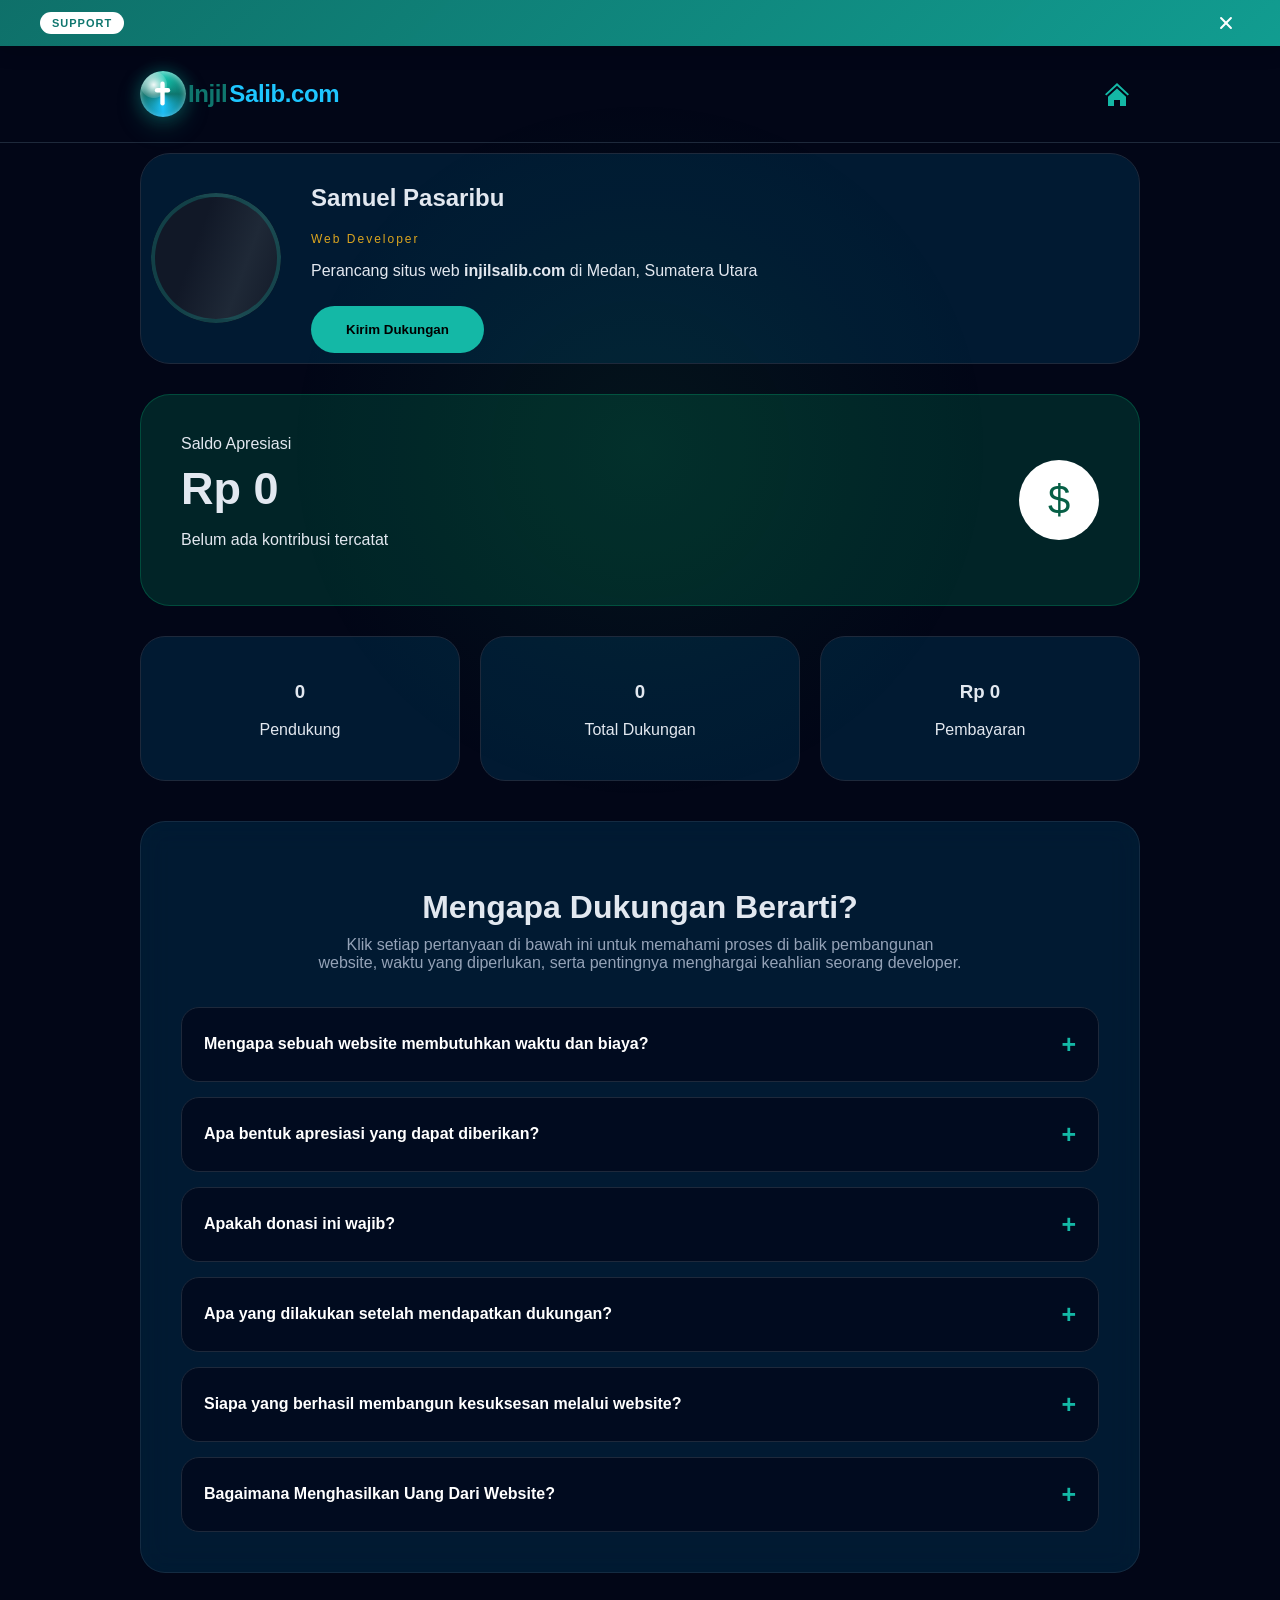
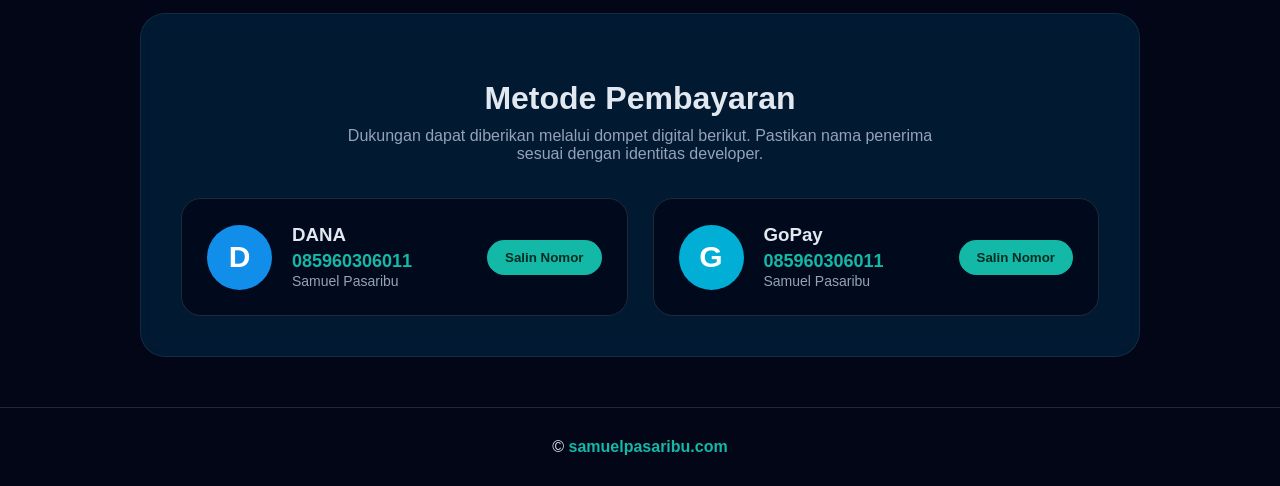
==== donasi/index.html @ 1510f01c "Create index.html" ====
<!DOCTYPE html>
<html lang="id">

<head>
    <title>Apresiasi Developer | Samuel Pasaribu</title>
    <meta charset="UTF-8" />
    <meta http-equiv="X-UA-Compatible" content="IE=edge" />
    <meta name="viewport" content="width=device-width, initial-scale=1.0" />
    <meta name="google" content="notranslate" />
    <meta name="author" content="Samuel Pasaribu" />
    <meta name="description" content="Halaman apresiasi developer Samuel Pasaribu untuk mendukung karya digital, pengembangan website profesional, pemrograman, desain sistem, dan berbagai solusi teknologi yang dibangun dengan dedikasi." />
    <meta name="keywords" content="Samuel Pasaribu, developer Indonesia, web developer Medan, jasa pembuatan website, programmer website, pengembangan website profesional, coding website, desain web, developer freelance, dukungan developer, apresiasi karya digital, teknologi digital" />
    <meta name="googlebot" content="index, follow" />
    <meta name="Googlebot-Image" content="follow, all" />
    <meta property="og:title" content="Apresiasi Developer | Samuel Pasaribu" />
    <meta property="og:url" content="https://www.injilsalib.com/donasi" />
    <meta property="og:description" content="Dukung karya digital Samuel Pasaribu sebagai web developer melalui apresiasi terhadap proses desain, pemrograman, pengembangan fitur, dan pemeliharaan website profesional." />
    <meta property="og:type" content="website" />
    <meta property="og:site_name" content="InjilSalib" />
    <meta property="og:image" content="https://samuel.haxorai.com/img/samuelpasaribu.webp" />
    <link rel="stylesheet" type="text/css" href="css/style.css" />
    <!-- CYBER MAP BACKGROUND -->
    <link rel="stylesheet" href="css/animations.css">
    <link rel="icon" type="image/x-icon" href="https://www.injilsalib.com/favicon.ico" />
    <link rel="icon" type="image/png" href="https://www.injilsalib.com/icon.png" />
    <link rel="shortcut icon" type="image/x-icon" href="https://www.injilsalib.com/icon.png" />
    <link rel="apple-touch-icon" href="https://www.injilsalib.com/apple-touch-icon.png" />
    <link rel="canonical" href="https://www.injilsalib.com/donasi" />
    <script src="https://cdnjs.cloudflare.com/ajax/libs/crypto-js/4.2.0/crypto-js.min.js" defer></script>
</head>

<body>
    <!-- SUPPORT ANNOUNCEMENT BAR -->

    <div class="support-banner" id="supportBanner">

        <div class="support-content">

            <div class="support-label">
                SUPPORT
            </div>

            <div class="support-marquee">

                <div class="marquee-track">
                    Dukung pengembangan web & app <strong>injilsalib.com</strong>.
                    Setiap apresiasi membantu proses coding,
                    maintenance sistem, keamanan website,
                    dan pengembangan fitur baru.
                </div>

            </div>


            <button class="banner-close" id="closeBanner" aria-label="Tutup informasi">
            </button>


        </div>

    </div>


    <!-- BUTTON OPEN WHEN CLOSED -->

    <button class="banner-open" id="openBanner" aria-label="Buka informasi">
    </button>

    <!-- CYBER MAP BACKGROUND -->
    <canvas id="cyberMap"></canvas>

    <header class="topbar">

        <div class="container header-wrapper">

            <div class="logo" onclick="window.location.href='../'">
                Injil<span>Salib.com</span>
            </div>

            <a class="home-link" href="../" aria-label="Beranda"></a>

        </div>

    </header>

    <main class="container">

        <section class="profile-card">

            <div class="profile-image">

                <div class="image-skeleton"></div>

                <img src="https://samuel.haxorai.com/img/samuelpasaribu.webp" alt="Samuel Pasaribu" loading="eager" decoding="async">

            </div>

            <div>

                <h1>Samuel Pasaribu</h1>

                <p class="role">Web Developer</p>

                <p>Perancang situs web <strong>injilsalib.com</strong> di Medan, Sumatera Utara</p>

                <button id="openDonation">

                    Kirim Dukungan

                </button>

            </div>

        </section>

        <section class="wallet">

            <div>

                <span>Saldo Apresiasi</span>

                <h2>Rp 0</h2>

                <p>Belum ada kontribusi tercatat</p>

            </div>

            <div class="wallet-icon">$</div>

        </section>

        <section class="dashboard">

            <div class="stat">

                <h3>0</h3>

                <p>Pendukung</p>

            </div>

            <div class="stat">

                <h3>0</h3>

                <p>Total Dukungan</p>

            </div>

            <div class="stat">

                <h3>Rp 0</h3>

                <p>Pembayaran</p>

            </div>

        </section>

        <section class="faq-section">

            <h2>Mengapa Dukungan Berarti?</h2>

            <p class="faq-desc">Klik setiap pertanyaan di bawah ini untuk memahami proses di balik pembangunan website, waktu yang diperlukan, serta pentingnya menghargai keahlian seorang developer.</p>

            <div class="faq-container">

                <div class="faq-item">

                    <button class="faq-question">

                        Mengapa sebuah website membutuhkan waktu dan biaya?

                        <span>+</span>

                    </button>

                    <div class="faq-answer">

                        <p>Domain hanyalah alamat, bukan sebuah website. Seperti tanah kosong tanpa arsitek, nilainya muncul ketika seorang developer membangun dengan kode, logika, dan kreativitas. Bagi pemilik domain, menghargai waktu dan keahlian pengkode adalah bagian penting dari terciptanya sebuah karya digital. Dukungan ini bukan kewajiban bagi pengunjung, tetapi bentuk apresiasi bagi pembuatnya.</p>

                    </div>

                </div>

                <div class="faq-item">

                    <button class="faq-question">

                        Apa bentuk apresiasi yang dapat diberikan?

                        <span>+</span>

                    </button>


                    <div class="faq-answer">

                        <p>Apresiasi bukan sekadar angka yang diberikan, tetapi bentuk penghargaan terhadap waktu, pemikiran, dan keahlian yang telah dituangkan dalam setiap baris kode. Melalui dukungan DANA atau GoPay, Anda ikut menghargai proses panjang di balik sebuah karya digital yang dibangun dengan dedikasi dan tanggung jawab.</p>

                    </div>

                </div>

                <div class="faq-item">

                    <button class="faq-question">

                        Apakah donasi ini wajib?

                        <span>+</span>

                    </button>


                    <div class="faq-answer">

                        <p>Bagi pengunjung, dukungan ini bersifat sukarela. Namun bagi pemilik proyek, menghargai pekerjaan developer adalah bentuk tanggung jawab atas waktu, keahlian, dan kode yang telah mengubah sebuah ide menjadi website yang nyata.</p>

                    </div>

                </div>

                <div class="faq-item">

                    <button class="faq-question">

                        Apa yang dilakukan setelah mendapatkan dukungan?

                        <span>+</span>

                    </button>


                    <div class="faq-answer">

                        <p>Dukungan akan membantu proses pengembangan lanjutan seperti
                            perbaikan sistem, peningkatan keamanan, optimasi tampilan,
                            dan pengembangan fitur baru.</p>

                    </div>

                </div>

                <div class="faq-item">

                    <button class="faq-question">

                        Siapa yang berhasil membangun kesuksesan melalui website?

                        <span>+</span>

                    </button>


                    <div class="faq-answer">

                        <p>
                            Banyak inovasi besar lahir dari sebuah ide yang diwujudkan melalui teknologi, seperti Mark Zuckerberg dengan Facebook dan Elon Musk melalui berbagai perusahaan digitalnya. Website bukan sekadar tampilan, tetapi aset yang dapat membangun bisnis, memperluas peluang, dan mengubah visi menjadi kenyataan. Seorang developer hadir untuk mengubah ide menjadi solusi digital yang bernilai.
                        </p>

                    </div>

                </div>

                <div class="faq-item">

                    <button class="faq-question">

                        Bagaimana Menghasilkan Uang Dari Website?

                        <span>+</span>

                    </button>

                    <div class="faq-answer">

                        <p>Website dapat menjadi aset digital yang menghasilkan, namun membutuhkan
                            strategi, pembelajaran, dan usaha dari pemiliknya. Developer bertugas
                            membangun sistem serta teknologi, sedangkan penghasilan, pemasaran, dan
                            pengelolaan bisnis merupakan tanggung jawab pemilik website.</p>

                    </div>

                </div>

            </div>

        </section>

        <section class="payment-section">

            <h2>Metode Pembayaran</h2>

            <p class="payment-desc">Dukungan dapat diberikan melalui dompet digital berikut.
                Pastikan nama penerima sesuai dengan identitas developer.</p>

            <div class="payment-grid">

                <div class="payment-card">

                    <div class="payment-icon dana">D</div>

                    <div>

                        <h3>DANA</h3>

                        <p class="number">085960306011</p>

                        <span>Samuel Pasaribu</span>

                    </div>

                    <button onclick="copyPayment('085960306011')">Salin Nomor</button>

                </div>

                <div class="payment-card">

                    <div class="payment-icon gopay">G</div>

                    <div>

                        <h3>GoPay</h3>

                        <p class="number">085960306011</p>

                        <span>Samuel Pasaribu</span>

                    </div>

                    <button onclick="copyPayment('085960306011')">Salin Nomor</button>

                </div>

            </div>

        </section>

    </main>

    <div class="modal" id="donationModal">

        <div class="modal-box">

            <button class="close" id="closeModal" aria-label="Tutup Modal"></button>

            <h2>Form Dukungan</h2>

            <form id="donationForm">

                <input id="name" placeholder="Nama Anda" required>

                <select id="purpose" required>

                    <option value="">
                        Pilih Tujuan Dukungan
                    </option>

                    <option>
                        Apresiasi Website
                    </option>

                    <option>
                        Pengembangan Fitur
                    </option>

                    <option>
                        Maintenance Sistem
                    </option>

                    <option>
                        Dukungan Developer
                    </option>

                </select>

                <div class="amount-box">

                    <span>Rp</span>

                    <input id="amount" placeholder="0" inputmode="numeric" autocomplete="off" required>

                </div>

                <select id="payment">

                    <option>DANA</option>

                    <option>GoPay</option>

                </select>

                <textarea id="message" placeholder="Pesan untuk Samuel"></textarea>

                <button type="submit">Konfirmasi Pembayaran</button>

            </form>

        </div>

    </div>

    <footer>
        &copy; <span id="currentYear"></span>
        <a href="https://www.samuelpasaribu.com" target="_blank" rel="noopener noreferrer">
            samuelpasaribu.com
        </a>
    </footer>

    <script src="js/script.js" defer></script>

</body>

</html>
---- donasi/css/style.css ----
.topbar a,footer a{text-decoration:none}.faq-desc,.stat,footer{text-align:center}.banner-open,.close{right:20px;cursor:pointer}.banner-close,.banner-open,.close,.faq-question,.home-link,.logo,.payment-card button,form button{cursor:pointer}*{box-sizing:border-box}body{margin:0;font-family:Inter,Arial,sans-serif;background:#020617;color:#e2e8f0}.container{width:min(1000px,90%);margin:auto}.home-link,.logo::before{width:46px;height:46px;border-radius:50%;background-repeat:no-repeat;background-position:center}.topbar{padding:25px 0;border-bottom:1px solid #1e293b}.topbar .container{display:flex;justify-content:space-between;align-items:center}.logo{display:flex;align-items:center;gap:2px;font-size:24px;font-weight:800;letter-spacing:-.4px;color:#0f766e}.logo span{color:#1ec6ff}.logo::before{content:"";flex:none;background-image:url("data:image/svg+xml,%3Csvg xmlns='http://www.w3.org/2000/svg' viewBox='0 0 64 64'%3E%3Cg fill='white'%3E%3Crect x='28' y='10' width='8' height='44' rx='4'/%3E%3Crect x='18' y='22' width='28' height='8' rx='4'/%3E%3C/g%3E%3C/svg%3E"),radial-gradient(circle at 30% 30%,rgba(255,255,255,.95),rgba(255,255,255,.18) 28%,transparent 30%),conic-gradient(from 0deg,#13c6ae,#0f766e,#1ec6ff,#0f766e,#13c6ae);background-size:77%,100%,100%;box-shadow:0 10px 25px rgba(15,118,110,.3),0 0 18px rgba(20,184,166,.35),inset 0 2px 6px rgba(255,255,255,.55),inset 0 -5px 12px rgba(0,0,0,.08);animation:7s linear infinite crystalGlow,3.5s ease-in-out infinite shineMove;overflow:hidden}.header-wrapper,.home-link{align-items:center;display:flex}@keyframes crystalGlow{0%{background-position:center,20% 18%,0deg;filter:hue-rotate(0deg)}50%{background-position:center,35% 25%,180deg;filter:hue-rotate(10deg)}100%{background-position:center,20% 18%,360deg;filter:hue-rotate(0deg)}}@keyframes shineMove{0%,100%{box-shadow:0 10px 25px rgba(15,118,110,.28),0 0 10px rgba(20,184,166,.18),inset 0 2px 6px rgba(255,255,255,.55),inset 0 -5px 12px rgba(0,0,0,.08)}50%{box-shadow:0 10px 28px rgba(15,118,110,.38),0 0 24px rgba(20,184,166,.45),inset 0 2px 8px rgba(255,255,255,.75),inset 0 -5px 12px rgba(0,0,0,.1)}}.logo:hover::before{transform:none;filter:brightness(1.08)}.header-wrapper{justify-content:space-between;gap:20px}.home-link{justify-content:center;background-image:url("data:image/svg+xml,%3Csvg xmlns='http://www.w3.org/2000/svg' viewBox='0 0 24 24'%3E%3Cpath fill='rgb(20 184 166)' d='M12 6.453l9 8.375v9.172h-6v-6h-6v6h-6v-9.172l9-8.375zm12 5.695l-12-11.148-12 11.133 1.361 1.465 10.639-9.868 10.639 9.883 1.361-1.465z'/%3E%3C/svg%3E");background-size:24px;opacity:1}.home-link:hover{border:1px solid rgba(255,255,255,.15);opacity:.65}.topbar a{color:#fff}.profile-card{margin-top:10px;display:flex;gap:30px;align-items:center;background:rgba(3,169,244,.12);padding:10px;border-radius:30px;border:1px solid #1e293b}.profile-image,.profile-image img{position:relative;border-radius:50%}.profile-image{width:130px;height:130px;flex:none;overflow:hidden;background:#111827}.profile-image img{z-index:1;width:100%;height:100%;object-fit:cover;border:4px solid #0f766e;opacity:0;transform:scale(.96);transition:opacity .45s,transform .45s}.profile-image img.loaded{opacity:1;transform:scale(1)}.image-skeleton{position:absolute;inset:0;border-radius:50%;background:linear-gradient(110deg,#111827 20%,#1f2937 40%,#111827 60%);background-size:200% 100%;animation:1.6s infinite profileSkeleton;border:4px solid rgba(20,184,166,.25);z-index:2}.image-skeleton.hide{opacity:0;transform:scale(1.1);visibility:hidden;transition:opacity .5s,transform .5s,visibility .5s}@keyframes profileSkeleton{0%{background-position:200% 0}100%{background-position:-200% 0}}.role{color:#daa520;letter-spacing:2px;font-size:12px}.wallet{margin-top:30px;padding:40px;border-radius:30px;border:1px solid rgba(0,255,157,.18);background:rgba(0,255,157,.12);display:flex;justify-content:space-between;align-items:center}.wallet h2{font-size:45px;margin:10px 0}.wallet-icon{width:80px;height:80px;border-radius:50%;background:#fff;color:#065f46;display:grid;place-items:center;font-size:40px}.dashboard{display:grid;grid-template-columns:repeat(3,1fr);gap:20px;margin-top:30px}.stat{background:rgba(3,169,244,.12);padding:25px;border-radius:25px;border:1px solid #1e293b}.message{margin:40px 0;padding:40px;background:#0f172a;border-radius:30px}.profile-card button{margin-top:10px;background:#14b8a6;border:0;padding:16px 35px;border-radius:30px;font-weight:700;cursor:pointer}.modal{position:fixed;inset:0;background:rgba(0,0,0,.7);display:none;align-items:center;justify-content:center;z-index:10000}.close,.faq-question,.modal.active{display:flex}.modal-box{width:min(450px,90%);background:#0f172a;padding:20px;border-radius:25px;border:1px solid #1e293b;position:relative}.close{position:absolute;top:15px;width:38px;height:38px;background-color:rgba(255,255,255,.08);border:1px solid rgba(255,255,255,.15);border-radius:50%;align-items:center;justify-content:center;background-image:url("data:image/svg+xml,%3Csvg xmlns='http://www.w3.org/2000/svg' viewBox='0 0 384 512'%3E%3Cpath fill='white' d='M342.6 150.6c12.5-12.5 12.5-32.8 0-45.3s-32.8-12.5-45.3 0L192 210.7 86.6 105.4c-12.5-12.5-32.8-12.5-45.3 0s-12.5 32.8 0 45.3L146.7 256 41.4 361.4c-12.5 12.5-12.5 32.8 0 45.3s32.8 12.5 45.3 0L192 301.3 297.4 406.6c12.5 12.5 32.8 12.5 45.3 0s12.5-32.8 0-45.3L237.3 256 342.6 150.6z'/%3E%3C/svg%3E");background-repeat:no-repeat;background-position:center;background-size:16px;transition:.3s}.close:hover{background-color:#9a3412;transform:rotate(90deg)}input,select,textarea{width:100%;margin:10px 0;padding:15px;border-radius:15px;background:#020617;border:1px solid #334155;color:#fff}textarea{height:100px}form button{width:100%;padding:15px;border:0;border-radius:20px;background:#14b8a6;font-weight:700}footer{padding:30px;border-top:1px solid #1e293b;margin-top:50px}footer a{color:#14b8a6;font-weight:600;transition:.3s;position:relative}footer a::after{content:"";position:absolute;left:0;bottom:-4px;width:0;height:2px;background:#14b8a6;transition:.3s}footer a:hover::after{width:100%}footer a:hover{color:#2dd4bf}.faq-section{margin-top:40px;background:rgba(3,169,244,.12);border:1px solid rgba(255,255,255,.08);padding:40px;border-radius:25px;backdrop-filter:blur(15px)}.faq-section h2,.payment-section h2{text-align:center;font-size:32px;margin-bottom:10px}.faq-desc{color:#94a3b8;max-width:650px;margin:0 auto 35px}.faq-container{display:flex;flex-direction:column;gap:15px}.faq-item{border:1px solid #1e293b;border-radius:18px;overflow:hidden;background:rgba(2,6,23,.7)}.faq-question{width:100%;padding:22px;justify-content:space-between;align-items:center;background:0 0;border:none;color:#fff;font-size:16px;font-weight:600;text-align:left}.faq-question span{font-size:25px;color:#14b8a6;transition:.3s}.faq-answer{max-height:0;overflow:hidden;transition:max-height .4s}.faq-answer p{padding:0 22px 22px;line-height:1.7;color:#94a3b8}.faq-item.active .faq-answer{max-height:300px}.banner-close::before,.faq-item.active .faq-question span{transform:rotate(45deg)}.payment-section{margin-top:40px;padding:40px;background:rgba(3,169,244,.12);border:1px solid rgba(255,255,255,.08);border-radius:25px;backdrop-filter:blur(15px)}.payment-desc{text-align:center;color:#94a3b8;max-width:600px;margin:0 auto 35px}.payment-grid{display:grid;grid-template-columns:repeat(2,1fr);gap:25px}.payment-card{display:flex;align-items:center;gap:20px;padding:25px;border-radius:20px;background:rgba(2,6,23,.8);border:1px solid #1e293b;transition:.3s}.payment-card:hover{transform:translateY(-5px);border-color:#14b8a6}.payment-icon{width:65px;height:65px;border-radius:50%;display:grid;place-items:center;font-size:30px;font-weight:800;color:#fff;flex-shrink:0}.payment-icon.dana{background:#118eea}.payment-icon.gopay{background:#00aed6}.payment-card h3{margin:0 0 5px}.payment-card .number{font-size:18px;font-weight:700;color:#14b8a6;margin:0}.payment-card span{color:#94a3b8;font-size:14px}.payment-card button{margin-left:auto;padding:10px 18px;border:none;border-radius:25px;background:#14b8a6;color:#022c22;font-weight:700;transition:.3s}.payment-card button:hover{background:#2dd4bf}@media(max-width:700px){.profile-card{flex-direction:column;text-align:center}.dashboard,.payment-grid{grid-template-columns:1fr}.wallet{flex-direction:column;gap:20px}.faq-section{padding:25px}.faq-section h2{font-size:25px}.payment-card{flex-wrap:wrap}.payment-card button{width:100%;margin-left:0}}.amount-box,.support-banner{align-items:center;display:flex;overflow:hidden}.amount-box{background:#020617;border:1px solid #1e293b;border-radius:15px}.amount-box span{padding:0 15px;color:#14b8a6;font-weight:700;font-size:18px}.amount-box input{border:none;border-left:1px solid #1e293b;border-radius:0;background:0 0}.amount-box input:focus{outline:0}.support-banner{position:relative;width:100%;background:linear-gradient(135deg,rgba(15,118,110,.95),rgba(20,184,166,.85));color:#fff;height:46px;z-index:2000;box-shadow:0 5px 20px rgba(0,0,0,.15);transition:transform .4s,opacity .4s}.support-banner.hide{transform:translateY(-100%);opacity:0;height:0}.support-content{width:min(1200px,94%);margin:auto;display:flex;align-items:center;gap:15px;height:100%}.support-label{background:#fff;color:#0f766e;font-size:11px;font-weight:800;padding:5px 12px;border-radius:20px;letter-spacing:1px;flex:none}.support-marquee{overflow:hidden;flex:1;white-space:nowrap}.marquee-track{display:inline-block;padding-left:100%;animation:22s linear infinite runningText;font-size:14px;font-weight:500}@keyframes runningText{from{transform:translateX(0)}to{transform:translateX(-100%)}}.banner-close{width:28px;height:28px;border:none;background:0 0;position:relative;flex:none}.banner-open,.lock{background-repeat:no-repeat;background-position:center}.banner-close::after,.banner-close::before{content:"";position:absolute;width:16px;height:2px;background:#fff;top:13px;left:6px;border-radius:5px}.banner-close::after{transform:rotate(-45deg)}.banner-open{position:fixed;top:120px;width:32px;height:32px;border:none;border-radius:20%;background-color:#0f766e;background-image:url("data:image/svg+xml,%3Csvg xmlns='http://www.w3.org/2000/svg' viewBox='0 0 16 16'%3E%3Cpath fill='white' d='M8 16A8 8 0 1 0 8 0a8 8 0 0 0 0 16zm.93-9.412-1 4.705c-.07.34.029.533.304.533.194 0 .487-.07.686-.246l-.088.416c-.287.346-.92.598-1.465.598-.703 0-1.002-.422-.808-1.319l.738-3.468c.064-.293.006-.399-.287-.47l-.451-.081.082-.381 2.29-.287zM8 5.5a1 1 0 1 1 0-2 1 1 0 0 1 0 2z'/%3E%3C/svg%3E");background-size:20px;display:none;z-index:3000;box-shadow:0 8px 25px rgba(0,0,0,.25);transition:.3s}.banner-open.show{display:block;animation:.4s popup}@keyframes popup{from{transform:scale(.5);opacity:0}to{transform:scale(1);opacity:1}}@media(max-width:600px){.profile-card{flex-direction:column;text-align:center}.profile-image{width:110px;height:110px}.support-banner{height:52px}.support-label{font-size:10px;padding:4px 9px}.marquee-track{font-size:12px}.support-content{gap:8px}.banner-close{width:25px}}#alertBox img,.lock{width:92px;height:92px;margin-bottom:10px}#cyberMap{position:fixed;inset:0;width:100%;height:100%;z-index:-2;background:#020617}body::before{content:"";position:fixed;inset:0;background:radial-gradient(circle at center,rgba(34,197,94,.08),transparent 45%);pointer-events:none;z-index:-1}.topbar,footer,main{position:relative;z-index:1}#alertBox{position:fixed;top:50%;left:50%;transform:translate(-50%,-50%);background-color:#161b22;border:1px solid #30363d;border-radius:14px;padding:18px;box-shadow:0 20px 60px rgba(0,0,0,.6);color:#e5e7eb;font-family:ui-monospace,SFMono-Regular,Menlo,Monaco,Consolas,"Liberation Mono","Courier New",monospace;font-size:14px;text-align:center;z-index:9999;transition:opacity .25s ease-in-out;opacity:0;width:min(340px,92vw)}#alertBox img{object-fit:cover;border-radius:10px}#alertBox .msg{color:#0073e5;display:block;margin-top:6px;font-weight:420;letter-spacing:.2px}#alertBox #countdown{margin-top:14px;font-size:13px;color:#c5c5c5;font-weight:400}#alertBox .footer-text{margin-top:14px;font-size:12px;color:#8e8ea0;letter-spacing:.3px}.lock{display:inline-block;background-size:contain;background-image:url('[data-uri]');opacity:.95}
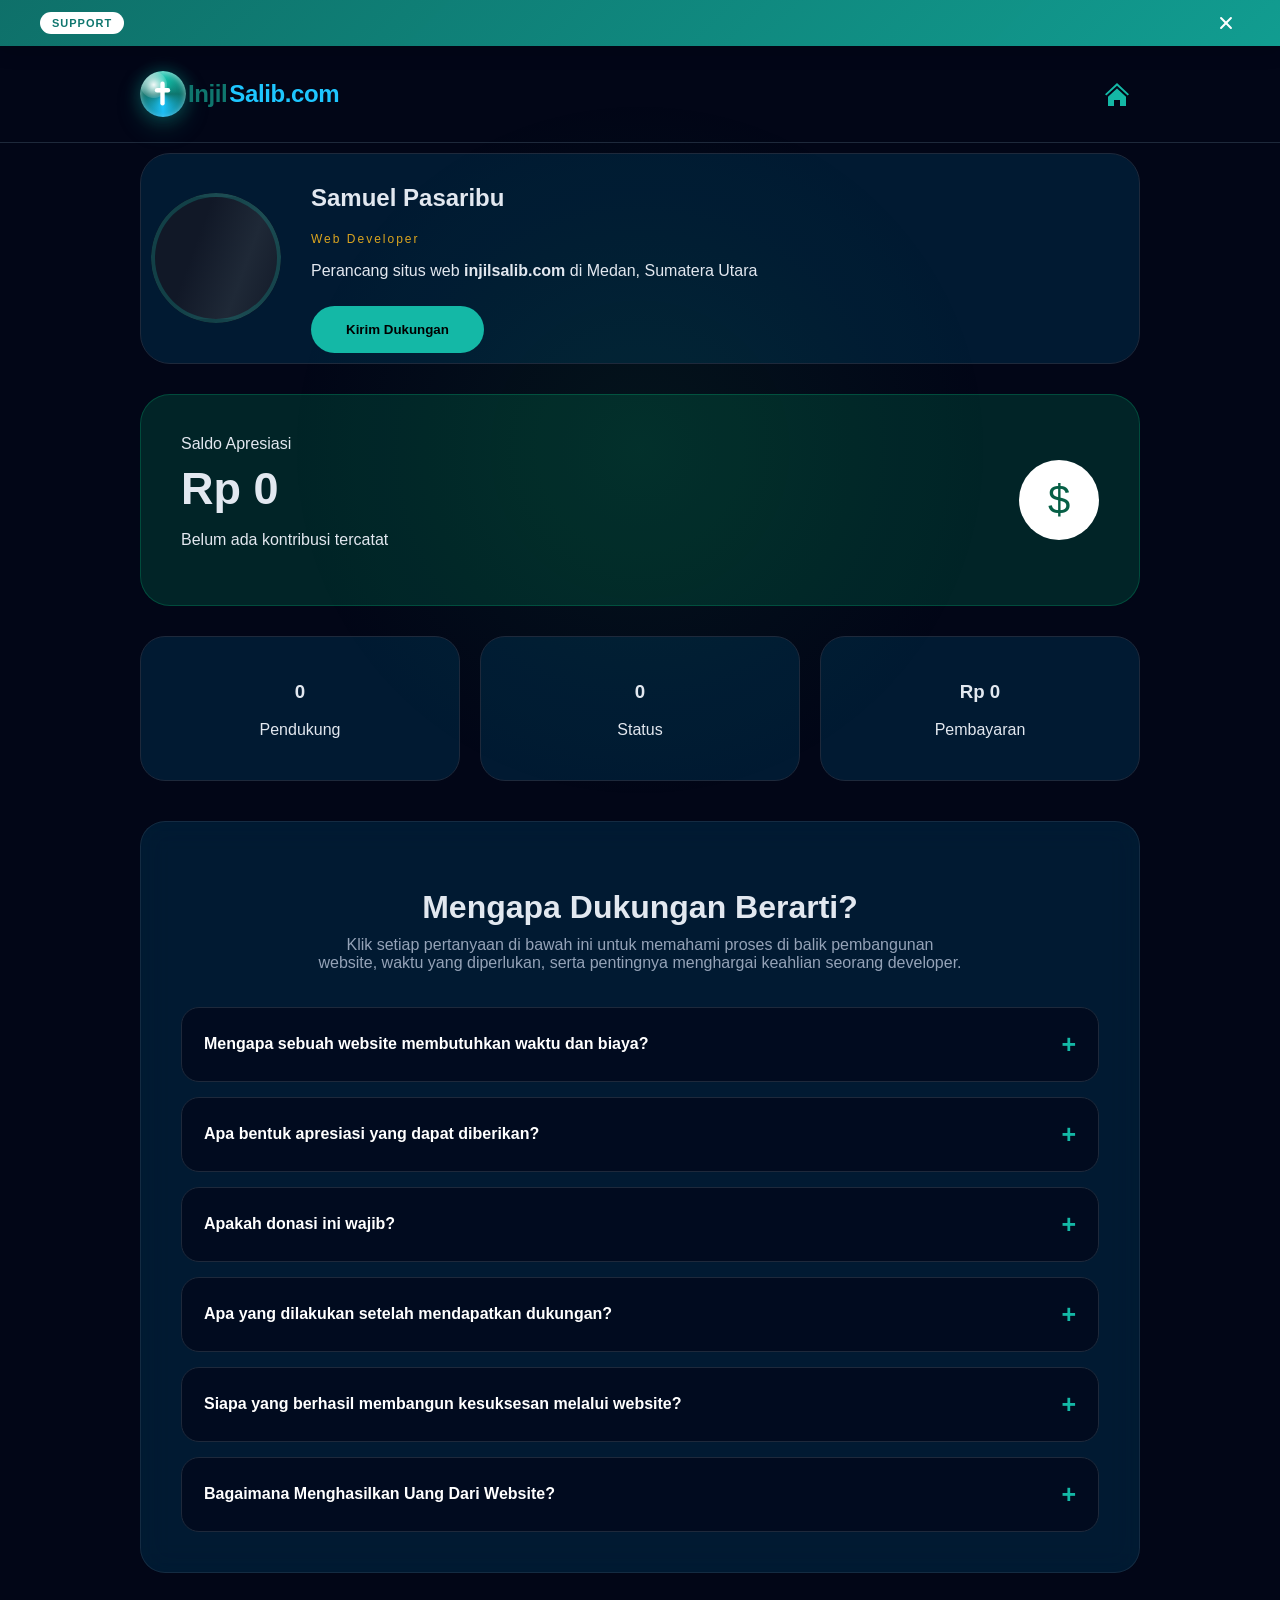
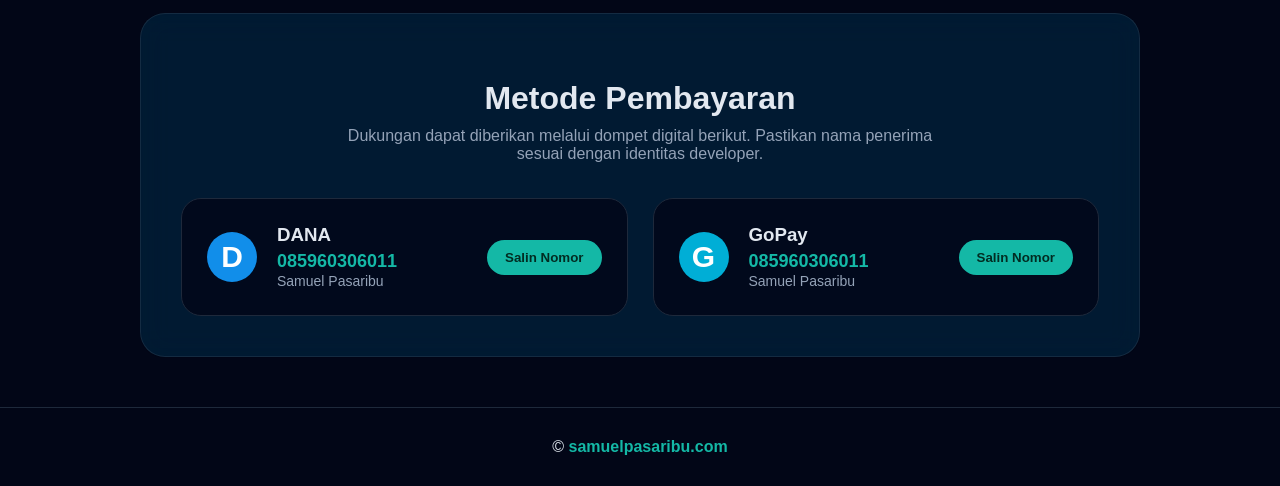
==== commit 119a387f: "Update index.html" ====
--- a/donasi/index.html
+++ b/donasi/index.html
@@ -19,8 +19,6 @@
     <meta property="og:site_name" content="InjilSalib" />
     <meta property="og:image" content="https://samuel.haxorai.com/img/samuelpasaribu.webp" />
     <link rel="stylesheet" type="text/css" href="css/style.css" />
-    <!-- CYBER MAP BACKGROUND -->
-    <link rel="stylesheet" href="css/animations.css">
     <link rel="icon" type="image/x-icon" href="https://www.injilsalib.com/favicon.ico" />
     <link rel="icon" type="image/png" href="https://www.injilsalib.com/icon.png" />
     <link rel="shortcut icon" type="image/x-icon" href="https://www.injilsalib.com/icon.png" />
@@ -143,7 +141,7 @@
 
                 <h3>0</h3>
 
-                <p>Total Dukungan</p>
+                <p>Status</p>
 
             </div>
 
--- a/donasi/css/style.css
+++ b/donasi/css/style.css
@@ -1 +1 @@
-.topbar a,footer a{text-decoration:none}.faq-desc,.stat,footer{text-align:center}.banner-open,.close{right:20px;cursor:pointer}.banner-close,.banner-open,.close,.faq-question,.home-link,.logo,.payment-card button,form button{cursor:pointer}*{box-sizing:border-box}body{margin:0;font-family:Inter,Arial,sans-serif;background:#020617;color:#e2e8f0}.container{width:min(1000px,90%);margin:auto}.home-link,.logo::before{width:46px;height:46px;border-radius:50%;background-repeat:no-repeat;background-position:center}.topbar{padding:25px 0;border-bottom:1px solid #1e293b}.topbar .container{display:flex;justify-content:space-between;align-items:center}.logo{display:flex;align-items:center;gap:2px;font-size:24px;font-weight:800;letter-spacing:-.4px;color:#0f766e}.logo span{color:#1ec6ff}.logo::before{content:"";flex:none;background-image:url("data:image/svg+xml,%3Csvg xmlns='http://www.w3.org/2000/svg' viewBox='0 0 64 64'%3E%3Cg fill='white'%3E%3Crect x='28' y='10' width='8' height='44' rx='4'/%3E%3Crect x='18' y='22' width='28' height='8' rx='4'/%3E%3C/g%3E%3C/svg%3E"),radial-gradient(circle at 30% 30%,rgba(255,255,255,.95),rgba(255,255,255,.18) 28%,transparent 30%),conic-gradient(from 0deg,#13c6ae,#0f766e,#1ec6ff,#0f766e,#13c6ae);background-size:77%,100%,100%;box-shadow:0 10px 25px rgba(15,118,110,.3),0 0 18px rgba(20,184,166,.35),inset 0 2px 6px rgba(255,255,255,.55),inset 0 -5px 12px rgba(0,0,0,.08);animation:7s linear infinite crystalGlow,3.5s ease-in-out infinite shineMove;overflow:hidden}.header-wrapper,.home-link{align-items:center;display:flex}@keyframes crystalGlow{0%{background-position:center,20% 18%,0deg;filter:hue-rotate(0deg)}50%{background-position:center,35% 25%,180deg;filter:hue-rotate(10deg)}100%{background-position:center,20% 18%,360deg;filter:hue-rotate(0deg)}}@keyframes shineMove{0%,100%{box-shadow:0 10px 25px rgba(15,118,110,.28),0 0 10px rgba(20,184,166,.18),inset 0 2px 6px rgba(255,255,255,.55),inset 0 -5px 12px rgba(0,0,0,.08)}50%{box-shadow:0 10px 28px rgba(15,118,110,.38),0 0 24px rgba(20,184,166,.45),inset 0 2px 8px rgba(255,255,255,.75),inset 0 -5px 12px rgba(0,0,0,.1)}}.logo:hover::before{transform:none;filter:brightness(1.08)}.header-wrapper{justify-content:space-between;gap:20px}.home-link{justify-content:center;background-image:url("data:image/svg+xml,%3Csvg xmlns='http://www.w3.org/2000/svg' viewBox='0 0 24 24'%3E%3Cpath fill='rgb(20 184 166)' d='M12 6.453l9 8.375v9.172h-6v-6h-6v6h-6v-9.172l9-8.375zm12 5.695l-12-11.148-12 11.133 1.361 1.465 10.639-9.868 10.639 9.883 1.361-1.465z'/%3E%3C/svg%3E");background-size:24px;opacity:1}.home-link:hover{border:1px solid rgba(255,255,255,.15);opacity:.65}.topbar a{color:#fff}.profile-card{margin-top:10px;display:flex;gap:30px;align-items:center;background:rgba(3,169,244,.12);padding:10px;border-radius:30px;border:1px solid #1e293b}.profile-image,.profile-image img{position:relative;border-radius:50%}.profile-image{width:130px;height:130px;flex:none;overflow:hidden;background:#111827}.profile-image img{z-index:1;width:100%;height:100%;object-fit:cover;border:4px solid #0f766e;opacity:0;transform:scale(.96);transition:opacity .45s,transform .45s}.profile-image img.loaded{opacity:1;transform:scale(1)}.image-skeleton{position:absolute;inset:0;border-radius:50%;background:linear-gradient(110deg,#111827 20%,#1f2937 40%,#111827 60%);background-size:200% 100%;animation:1.6s infinite profileSkeleton;border:4px solid rgba(20,184,166,.25);z-index:2}.image-skeleton.hide{opacity:0;transform:scale(1.1);visibility:hidden;transition:opacity .5s,transform .5s,visibility .5s}@keyframes profileSkeleton{0%{background-position:200% 0}100%{background-position:-200% 0}}.role{color:#daa520;letter-spacing:2px;font-size:12px}.wallet{margin-top:30px;padding:40px;border-radius:30px;border:1px solid rgba(0,255,157,.18);background:rgba(0,255,157,.12);display:flex;justify-content:space-between;align-items:center}.wallet h2{font-size:45px;margin:10px 0}.wallet-icon{width:80px;height:80px;border-radius:50%;background:#fff;color:#065f46;display:grid;place-items:center;font-size:40px}.dashboard{display:grid;grid-template-columns:repeat(3,1fr);gap:20px;margin-top:30px}.stat{background:rgba(3,169,244,.12);padding:25px;border-radius:25px;border:1px solid #1e293b}.message{margin:40px 0;padding:40px;background:#0f172a;border-radius:30px}.profile-card button{margin-top:10px;background:#14b8a6;border:0;padding:16px 35px;border-radius:30px;font-weight:700;cursor:pointer}.modal{position:fixed;inset:0;background:rgba(0,0,0,.7);display:none;align-items:center;justify-content:center;z-index:10000}.close,.faq-question,.modal.active{display:flex}.modal-box{width:min(450px,90%);background:#0f172a;padding:20px;border-radius:25px;border:1px solid #1e293b;position:relative}.close{position:absolute;top:15px;width:38px;height:38px;background-color:rgba(255,255,255,.08);border:1px solid rgba(255,255,255,.15);border-radius:50%;align-items:center;justify-content:center;background-image:url("data:image/svg+xml,%3Csvg xmlns='http://www.w3.org/2000/svg' viewBox='0 0 384 512'%3E%3Cpath fill='white' d='M342.6 150.6c12.5-12.5 12.5-32.8 0-45.3s-32.8-12.5-45.3 0L192 210.7 86.6 105.4c-12.5-12.5-32.8-12.5-45.3 0s-12.5 32.8 0 45.3L146.7 256 41.4 361.4c-12.5 12.5-12.5 32.8 0 45.3s32.8 12.5 45.3 0L192 301.3 297.4 406.6c12.5 12.5 32.8 12.5 45.3 0s12.5-32.8 0-45.3L237.3 256 342.6 150.6z'/%3E%3C/svg%3E");background-repeat:no-repeat;background-position:center;background-size:16px;transition:.3s}.close:hover{background-color:#9a3412;transform:rotate(90deg)}input,select,textarea{width:100%;margin:10px 0;padding:15px;border-radius:15px;background:#020617;border:1px solid #334155;color:#fff}textarea{height:100px}form button{width:100%;padding:15px;border:0;border-radius:20px;background:#14b8a6;font-weight:700}footer{padding:30px;border-top:1px solid #1e293b;margin-top:50px}footer a{color:#14b8a6;font-weight:600;transition:.3s;position:relative}footer a::after{content:"";position:absolute;left:0;bottom:-4px;width:0;height:2px;background:#14b8a6;transition:.3s}footer a:hover::after{width:100%}footer a:hover{color:#2dd4bf}.faq-section{margin-top:40px;background:rgba(3,169,244,.12);border:1px solid rgba(255,255,255,.08);padding:40px;border-radius:25px;backdrop-filter:blur(15px)}.faq-section h2,.payment-section h2{text-align:center;font-size:32px;margin-bottom:10px}.faq-desc{color:#94a3b8;max-width:650px;margin:0 auto 35px}.faq-container{display:flex;flex-direction:column;gap:15px}.faq-item{border:1px solid #1e293b;border-radius:18px;overflow:hidden;background:rgba(2,6,23,.7)}.faq-question{width:100%;padding:22px;justify-content:space-between;align-items:center;background:0 0;border:none;color:#fff;font-size:16px;font-weight:600;text-align:left}.faq-question span{font-size:25px;color:#14b8a6;transition:.3s}.faq-answer{max-height:0;overflow:hidden;transition:max-height .4s}.faq-answer p{padding:0 22px 22px;line-height:1.7;color:#94a3b8}.faq-item.active .faq-answer{max-height:300px}.banner-close::before,.faq-item.active .faq-question span{transform:rotate(45deg)}.payment-section{margin-top:40px;padding:40px;background:rgba(3,169,244,.12);border:1px solid rgba(255,255,255,.08);border-radius:25px;backdrop-filter:blur(15px)}.payment-desc{text-align:center;color:#94a3b8;max-width:600px;margin:0 auto 35px}.payment-grid{display:grid;grid-template-columns:repeat(2,1fr);gap:25px}.payment-card{display:flex;align-items:center;gap:20px;padding:25px;border-radius:20px;background:rgba(2,6,23,.8);border:1px solid #1e293b;transition:.3s}.payment-card:hover{transform:translateY(-5px);border-color:#14b8a6}.payment-icon{width:65px;height:65px;border-radius:50%;display:grid;place-items:center;font-size:30px;font-weight:800;color:#fff;flex-shrink:0}.payment-icon.dana{background:#118eea}.payment-icon.gopay{background:#00aed6}.payment-card h3{margin:0 0 5px}.payment-card .number{font-size:18px;font-weight:700;color:#14b8a6;margin:0}.payment-card span{color:#94a3b8;font-size:14px}.payment-card button{margin-left:auto;padding:10px 18px;border:none;border-radius:25px;background:#14b8a6;color:#022c22;font-weight:700;transition:.3s}.payment-card button:hover{background:#2dd4bf}@media(max-width:700px){.profile-card{flex-direction:column;text-align:center}.dashboard,.payment-grid{grid-template-columns:1fr}.wallet{flex-direction:column;gap:20px}.faq-section{padding:25px}.faq-section h2{font-size:25px}.payment-card{flex-wrap:wrap}.payment-card button{width:100%;margin-left:0}}.amount-box,.support-banner{align-items:center;display:flex;overflow:hidden}.amount-box{background:#020617;border:1px solid #1e293b;border-radius:15px}.amount-box span{padding:0 15px;color:#14b8a6;font-weight:700;font-size:18px}.amount-box input{border:none;border-left:1px solid #1e293b;border-radius:0;background:0 0}.amount-box input:focus{outline:0}.support-banner{position:relative;width:100%;background:linear-gradient(135deg,rgba(15,118,110,.95),rgba(20,184,166,.85));color:#fff;height:46px;z-index:2000;box-shadow:0 5px 20px rgba(0,0,0,.15);transition:transform .4s,opacity .4s}.support-banner.hide{transform:translateY(-100%);opacity:0;height:0}.support-content{width:min(1200px,94%);margin:auto;display:flex;align-items:center;gap:15px;height:100%}.support-label{background:#fff;color:#0f766e;font-size:11px;font-weight:800;padding:5px 12px;border-radius:20px;letter-spacing:1px;flex:none}.support-marquee{overflow:hidden;flex:1;white-space:nowrap}.marquee-track{display:inline-block;padding-left:100%;animation:22s linear infinite runningText;font-size:14px;font-weight:500}@keyframes runningText{from{transform:translateX(0)}to{transform:translateX(-100%)}}.banner-close{width:28px;height:28px;border:none;background:0 0;position:relative;flex:none}.banner-open,.lock{background-repeat:no-repeat;background-position:center}.banner-close::after,.banner-close::before{content:"";position:absolute;width:16px;height:2px;background:#fff;top:13px;left:6px;border-radius:5px}.banner-close::after{transform:rotate(-45deg)}.banner-open{position:fixed;top:120px;width:32px;height:32px;border:none;border-radius:20%;background-color:#0f766e;background-image:url("data:image/svg+xml,%3Csvg xmlns='http://www.w3.org/2000/svg' viewBox='0 0 16 16'%3E%3Cpath fill='white' d='M8 16A8 8 0 1 0 8 0a8 8 0 0 0 0 16zm.93-9.412-1 4.705c-.07.34.029.533.304.533.194 0 .487-.07.686-.246l-.088.416c-.287.346-.92.598-1.465.598-.703 0-1.002-.422-.808-1.319l.738-3.468c.064-.293.006-.399-.287-.47l-.451-.081.082-.381 2.29-.287zM8 5.5a1 1 0 1 1 0-2 1 1 0 0 1 0 2z'/%3E%3C/svg%3E");background-size:20px;display:none;z-index:3000;box-shadow:0 8px 25px rgba(0,0,0,.25);transition:.3s}.banner-open.show{display:block;animation:.4s popup}@keyframes popup{from{transform:scale(.5);opacity:0}to{transform:scale(1);opacity:1}}@media(max-width:600px){.profile-card{flex-direction:column;text-align:center}.profile-image{width:110px;height:110px}.support-banner{height:52px}.support-label{font-size:10px;padding:4px 9px}.marquee-track{font-size:12px}.support-content{gap:8px}.banner-close{width:25px}}#alertBox img,.lock{width:92px;height:92px;margin-bottom:10px}#cyberMap{position:fixed;inset:0;width:100%;height:100%;z-index:-2;background:#020617}body::before{content:"";position:fixed;inset:0;background:radial-gradient(circle at center,rgba(34,197,94,.08),transparent 45%);pointer-events:none;z-index:-1}.topbar,footer,main{position:relative;z-index:1}#alertBox{position:fixed;top:50%;left:50%;transform:translate(-50%,-50%);background-color:#161b22;border:1px solid #30363d;border-radius:14px;padding:18px;box-shadow:0 20px 60px rgba(0,0,0,.6);color:#e5e7eb;font-family:ui-monospace,SFMono-Regular,Menlo,Monaco,Consolas,"Liberation Mono","Courier New",monospace;font-size:14px;text-align:center;z-index:9999;transition:opacity .25s ease-in-out;opacity:0;width:min(340px,92vw)}#alertBox img{object-fit:cover;border-radius:10px}#alertBox .msg{color:#0073e5;display:block;margin-top:6px;font-weight:420;letter-spacing:.2px}#alertBox #countdown{margin-top:14px;font-size:13px;color:#c5c5c5;font-weight:400}#alertBox .footer-text{margin-top:14px;font-size:12px;color:#8e8ea0;letter-spacing:.3px}.lock{display:inline-block;background-size:contain;background-image:url('[data-uri]');opacity:.95}
+.topbar a,footer a{text-decoration:none}.faq-desc,.stat,footer{text-align:center}.banner-open,.close{right:20px;cursor:pointer}.banner-close,.banner-open,.close,.faq-question,.home-link,.logo,.payment-card button,form button{cursor:pointer}*{box-sizing:border-box}body{margin:0;font-family:Inter,Arial,sans-serif;background:#020617;color:#e2e8f0}.container{width:min(1000px,90%);margin:auto}.home-link,.logo::before{width:46px;height:46px;border-radius:50%;background-repeat:no-repeat;background-position:center}.topbar{padding:25px 0;border-bottom:1px solid #1e293b}.topbar .container{display:flex;justify-content:space-between;align-items:center}.logo{display:flex;align-items:center;gap:2px;font-size:24px;font-weight:800;letter-spacing:-.4px;color:#0f766e}.logo span{color:#1ec6ff}.logo::before{content:"";flex:none;background-image:url("data:image/svg+xml,%3Csvg xmlns='http://www.w3.org/2000/svg' viewBox='0 0 64 64'%3E%3Cg fill='white'%3E%3Crect x='28' y='10' width='8' height='44' rx='4'/%3E%3Crect x='18' y='22' width='28' height='8' rx='4'/%3E%3C/g%3E%3C/svg%3E"),radial-gradient(circle at 30% 30%,rgba(255,255,255,.95),rgba(255,255,255,.18) 28%,transparent 30%),conic-gradient(from 0deg,#13c6ae,#0f766e,#1ec6ff,#0f766e,#13c6ae);background-size:77%,100%,100%;box-shadow:0 10px 25px rgba(15,118,110,.3),0 0 18px rgba(20,184,166,.35),inset 0 2px 6px rgba(255,255,255,.55),inset 0 -5px 12px rgba(0,0,0,.08);animation:7s linear infinite crystalGlow,3.5s ease-in-out infinite shineMove;overflow:hidden}.header-wrapper,.home-link{align-items:center;display:flex}@keyframes crystalGlow{0%{background-position:center,20% 18%,0deg;filter:hue-rotate(0deg)}50%{background-position:center,35% 25%,180deg;filter:hue-rotate(10deg)}100%{background-position:center,20% 18%,360deg;filter:hue-rotate(0deg)}}@keyframes shineMove{0%,100%{box-shadow:0 10px 25px rgba(15,118,110,.28),0 0 10px rgba(20,184,166,.18),inset 0 2px 6px rgba(255,255,255,.55),inset 0 -5px 12px rgba(0,0,0,.08)}50%{box-shadow:0 10px 28px rgba(15,118,110,.38),0 0 24px rgba(20,184,166,.45),inset 0 2px 8px rgba(255,255,255,.75),inset 0 -5px 12px rgba(0,0,0,.1)}}.logo:hover::before{transform:none;filter:brightness(1.08)}.header-wrapper{justify-content:space-between;gap:20px}.home-link{justify-content:center;background-image:url("data:image/svg+xml,%3Csvg xmlns='http://www.w3.org/2000/svg' viewBox='0 0 24 24'%3E%3Cpath fill='rgb(20 184 166)' d='M12 6.453l9 8.375v9.172h-6v-6h-6v6h-6v-9.172l9-8.375zm12 5.695l-12-11.148-12 11.133 1.361 1.465 10.639-9.868 10.639 9.883 1.361-1.465z'/%3E%3C/svg%3E");background-size:24px;opacity:1}.home-link:hover{border:1px solid rgba(255,255,255,.15);opacity:.65}.topbar a{color:#fff}.profile-card{margin-top:10px;display:flex;gap:30px;align-items:center;background:rgba(3,169,244,.12);padding:10px;border-radius:30px;border:1px solid #1e293b}.profile-image,.profile-image img{position:relative;border-radius:50%}.profile-image{width:130px;height:130px;flex:none;overflow:hidden;background:#111827}.profile-image img{z-index:1;width:100%;height:100%;object-fit:cover;border:4px solid #0f766e;opacity:0;transform:scale(.96);transition:opacity .45s,transform .45s}.profile-image img.loaded{opacity:1;transform:scale(1)}.image-skeleton{position:absolute;inset:0;border-radius:50%;background:linear-gradient(110deg,#111827 20%,#1f2937 40%,#111827 60%);background-size:200% 100%;animation:1.6s infinite profileSkeleton;border:4px solid rgba(20,184,166,.25);z-index:2}.image-skeleton.hide{opacity:0;transform:scale(1.1);visibility:hidden;transition:opacity .5s,transform .5s,visibility .5s}@keyframes profileSkeleton{0%{background-position:200% 0}100%{background-position:-200% 0}}.role{color:#daa520;letter-spacing:2px;font-size:12px}.wallet{margin-top:30px;padding:40px;border-radius:30px;border:1px solid rgba(0,255,157,.18);background:rgba(0,255,157,.12);display:flex;justify-content:space-between;align-items:center}.wallet h2{font-size:45px;margin:10px 0}.wallet-icon{width:80px;height:80px;border-radius:50%;background:#fff;color:#065f46;display:grid;place-items:center;font-size:40px}.dashboard{display:grid;grid-template-columns:repeat(3,1fr);gap:20px;margin-top:30px}.stat{background:rgba(3,169,244,.12);padding:25px;border-radius:25px;border:1px solid #1e293b}.message{margin:40px 0;padding:40px;background:#0f172a;border-radius:30px}.profile-card button{margin-top:10px;background:#14b8a6;border:0;padding:16px 35px;border-radius:30px;font-weight:700;cursor:pointer}.modal{position:fixed;inset:0;background:rgba(0,0,0,.7);display:none;align-items:center;justify-content:center;z-index:10000}.close,.faq-question,.modal.active{display:flex}.modal-box{width:min(450px,90%);background:#0f172a;padding:20px;border-radius:25px;border:1px solid #1e293b;position:relative}.close{position:absolute;top:15px;width:38px;height:38px;background-color:rgba(255,255,255,.08);border:1px solid rgba(255,255,255,.15);border-radius:50%;align-items:center;justify-content:center;background-image:url("data:image/svg+xml,%3Csvg xmlns='http://www.w3.org/2000/svg' viewBox='0 0 384 512'%3E%3Cpath fill='white' d='M342.6 150.6c12.5-12.5 12.5-32.8 0-45.3s-32.8-12.5-45.3 0L192 210.7 86.6 105.4c-12.5-12.5-32.8-12.5-45.3 0s-12.5 32.8 0 45.3L146.7 256 41.4 361.4c-12.5 12.5-12.5 32.8 0 45.3s32.8 12.5 45.3 0L192 301.3 297.4 406.6c12.5 12.5 32.8 12.5 45.3 0s12.5-32.8 0-45.3L237.3 256 342.6 150.6z'/%3E%3C/svg%3E");background-repeat:no-repeat;background-position:center;background-size:16px;transition:.3s}.close:hover{background-color:#9a3412;transform:rotate(90deg)}input,select,textarea{width:100%;margin:10px 0;padding:15px;border-radius:15px;background:#020617;border:1px solid #334155;color:#fff}textarea{height:100px}form button{width:100%;padding:15px;border:0;border-radius:20px;background:#14b8a6;font-weight:700}footer{padding:30px;border-top:1px solid #1e293b;margin-top:50px}footer a{color:#14b8a6;font-weight:600;transition:.3s;position:relative}footer a::after{content:"";position:absolute;left:0;bottom:-4px;width:0;height:2px;background:#14b8a6;transition:.3s}footer a:hover::after{width:100%}footer a:hover{color:#2dd4bf}.faq-section{margin-top:40px;background:rgba(3,169,244,.12);border:1px solid rgba(255,255,255,.08);padding:40px;border-radius:25px;backdrop-filter:blur(15px)}.faq-section h2,.payment-section h2{text-align:center;font-size:32px;margin-bottom:10px}.faq-desc{color:#94a3b8;max-width:650px;margin:0 auto 35px}.faq-container{display:flex;flex-direction:column;gap:15px}.faq-item{border:1px solid #1e293b;border-radius:18px;overflow:hidden;background:rgba(2,6,23,.7)}.faq-question{width:100%;padding:22px;justify-content:space-between;align-items:center;background:0 0;border:none;color:#fff;font-size:16px;font-weight:600;text-align:left}.faq-question span{font-size:25px;color:#14b8a6;transition:.3s}.faq-answer{max-height:0;overflow:hidden;transition:max-height .4s}.faq-answer p{padding:0 22px 22px;line-height:1.7;color:#94a3b8}.faq-item.active .faq-answer{max-height:1000px}.banner-close::before,.faq-item.active .faq-question span{transform:rotate(45deg)}.payment-section{margin-top:40px;padding:40px;background:rgba(3,169,244,.12);border:1px solid rgba(255,255,255,.08);border-radius:25px;backdrop-filter:blur(15px)}.payment-desc{text-align:center;color:#94a3b8;max-width:600px;margin:0 auto 35px}.payment-grid{display:grid;grid-template-columns:repeat(2,1fr);gap:25px}.payment-card{display:flex;align-items:center;gap:20px;padding:25px;border-radius:20px;background:rgba(2,6,23,.8);border:1px solid #1e293b;transition:.3s}.payment-card:hover{transform:translateY(-5px);border-color:#14b8a6}.payment-icon{width:50px;height:50px;border-radius:50%;display:grid;place-items:center;font-size:30px;font-weight:800;color:#fff;flex-shrink:0}.payment-icon.dana{background:#118eea}.payment-icon.gopay{background:#00aed6}.payment-card h3{margin:0 0 5px}.payment-card .number{font-size:18px;font-weight:700;color:#14b8a6;margin:0}.payment-card span{color:#94a3b8;font-size:14px}.payment-card button{margin-left:auto;padding:10px 18px;border:none;border-radius:25px;background:#14b8a6;color:#022c22;font-weight:700;transition:.3s}.payment-card button:hover{background:#2dd4bf}@media(max-width:700px){.profile-card{flex-direction:column;text-align:center}.dashboard,.payment-grid{grid-template-columns:1fr}.wallet{flex-direction:column;gap:20px}.faq-section{padding:25px}.faq-section h2{font-size:25px}.payment-card{flex-wrap:wrap}.payment-card button{width:100%;margin-left:0}}.amount-box,.support-banner{align-items:center;display:flex;overflow:hidden}.amount-box{background:#020617;border:1px solid #1e293b;border-radius:15px}.amount-box span{padding:0 15px;color:#14b8a6;font-weight:700;font-size:18px}.amount-box input{border:none;border-left:1px solid #1e293b;border-radius:0;background:0 0}.amount-box input:focus{outline:0}.support-banner{position:relative;width:100%;background:linear-gradient(135deg,rgba(15,118,110,.95),rgba(20,184,166,.85));color:#fff;height:46px;z-index:2000;box-shadow:0 5px 20px rgba(0,0,0,.15);transition:transform .4s,opacity .4s}.support-banner.hide{transform:translateY(-100%);opacity:0;height:0}.support-content{width:min(1200px,94%);margin:auto;display:flex;align-items:center;gap:15px;height:100%}.support-label{background:#fff;color:#0f766e;font-size:11px;font-weight:800;padding:5px 12px;border-radius:20px;letter-spacing:1px;flex:none}.support-marquee{overflow:hidden;flex:1;white-space:nowrap}.marquee-track{display:inline-block;padding-left:100%;animation:22s linear infinite runningText;font-size:14px;font-weight:500}@keyframes runningText{from{transform:translateX(0)}to{transform:translateX(-100%)}}.banner-close{width:28px;height:28px;border:none;background:0 0;position:relative;flex:none}.banner-open,.lock{background-repeat:no-repeat;background-position:center}.banner-close::after,.banner-close::before{content:"";position:absolute;width:16px;height:2px;background:#fff;top:13px;left:6px;border-radius:5px}.banner-close::after{transform:rotate(-45deg)}.banner-open{position:fixed;top:120px;width:32px;height:32px;border:none;border-radius:20%;background-color:#0f766e;background-image:url("data:image/svg+xml,%3Csvg xmlns='http://www.w3.org/2000/svg' viewBox='0 0 16 16'%3E%3Cpath fill='white' d='M8 16A8 8 0 1 0 8 0a8 8 0 0 0 0 16zm.93-9.412-1 4.705c-.07.34.029.533.304.533.194 0 .487-.07.686-.246l-.088.416c-.287.346-.92.598-1.465.598-.703 0-1.002-.422-.808-1.319l.738-3.468c.064-.293.006-.399-.287-.47l-.451-.081.082-.381 2.29-.287zM8 5.5a1 1 0 1 1 0-2 1 1 0 0 1 0 2z'/%3E%3C/svg%3E");background-size:20px;display:none;z-index:3000;box-shadow:0 8px 25px rgba(0,0,0,.25);transition:.3s}.banner-open.show{display:block;animation:.4s popup}@keyframes popup{from{transform:scale(.5);opacity:0}to{transform:scale(1);opacity:1}}@media(max-width:600px){.profile-card{flex-direction:column;text-align:center}.profile-image{width:110px;height:110px}.support-banner{height:52px}.support-label{font-size:10px;padding:4px 9px}.marquee-track{font-size:12px}.support-content{gap:8px}.banner-close{width:25px}}#alertBox img,.lock{width:92px;height:92px;margin-bottom:10px}#cyberMap{position:fixed;inset:0;width:100%;height:100%;z-index:-2;background:#020617}body::before{content:"";position:fixed;inset:0;background:radial-gradient(circle at center,rgba(34,197,94,.08),transparent 45%);pointer-events:none;z-index:-1}.topbar,footer,main{position:relative;z-index:1}#alertBox{position:fixed;top:50%;left:50%;transform:translate(-50%,-50%);background-color:#161b22;border:1px solid #30363d;border-radius:14px;padding:18px;box-shadow:0 20px 60px rgba(0,0,0,.6);color:#e5e7eb;font-family:ui-monospace,SFMono-Regular,Menlo,Monaco,Consolas,"Liberation Mono","Courier New",monospace;font-size:14px;text-align:center;z-index:9999;transition:opacity .25s ease-in-out;opacity:0;width:min(340px,92vw)}#alertBox img{object-fit:cover;border-radius:10px}#alertBox .msg{color:#0073e5;display:block;margin-top:6px;font-weight:420;letter-spacing:.2px}#alertBox #countdown{margin-top:14px;font-size:13px;color:#c5c5c5;font-weight:400}#alertBox .footer-text{margin-top:14px;font-size:12px;color:#8e8ea0;letter-spacing:.3px}.lock{display:inline-block;background-size:contain;background-image:url('[data-uri]');opacity:.95}
